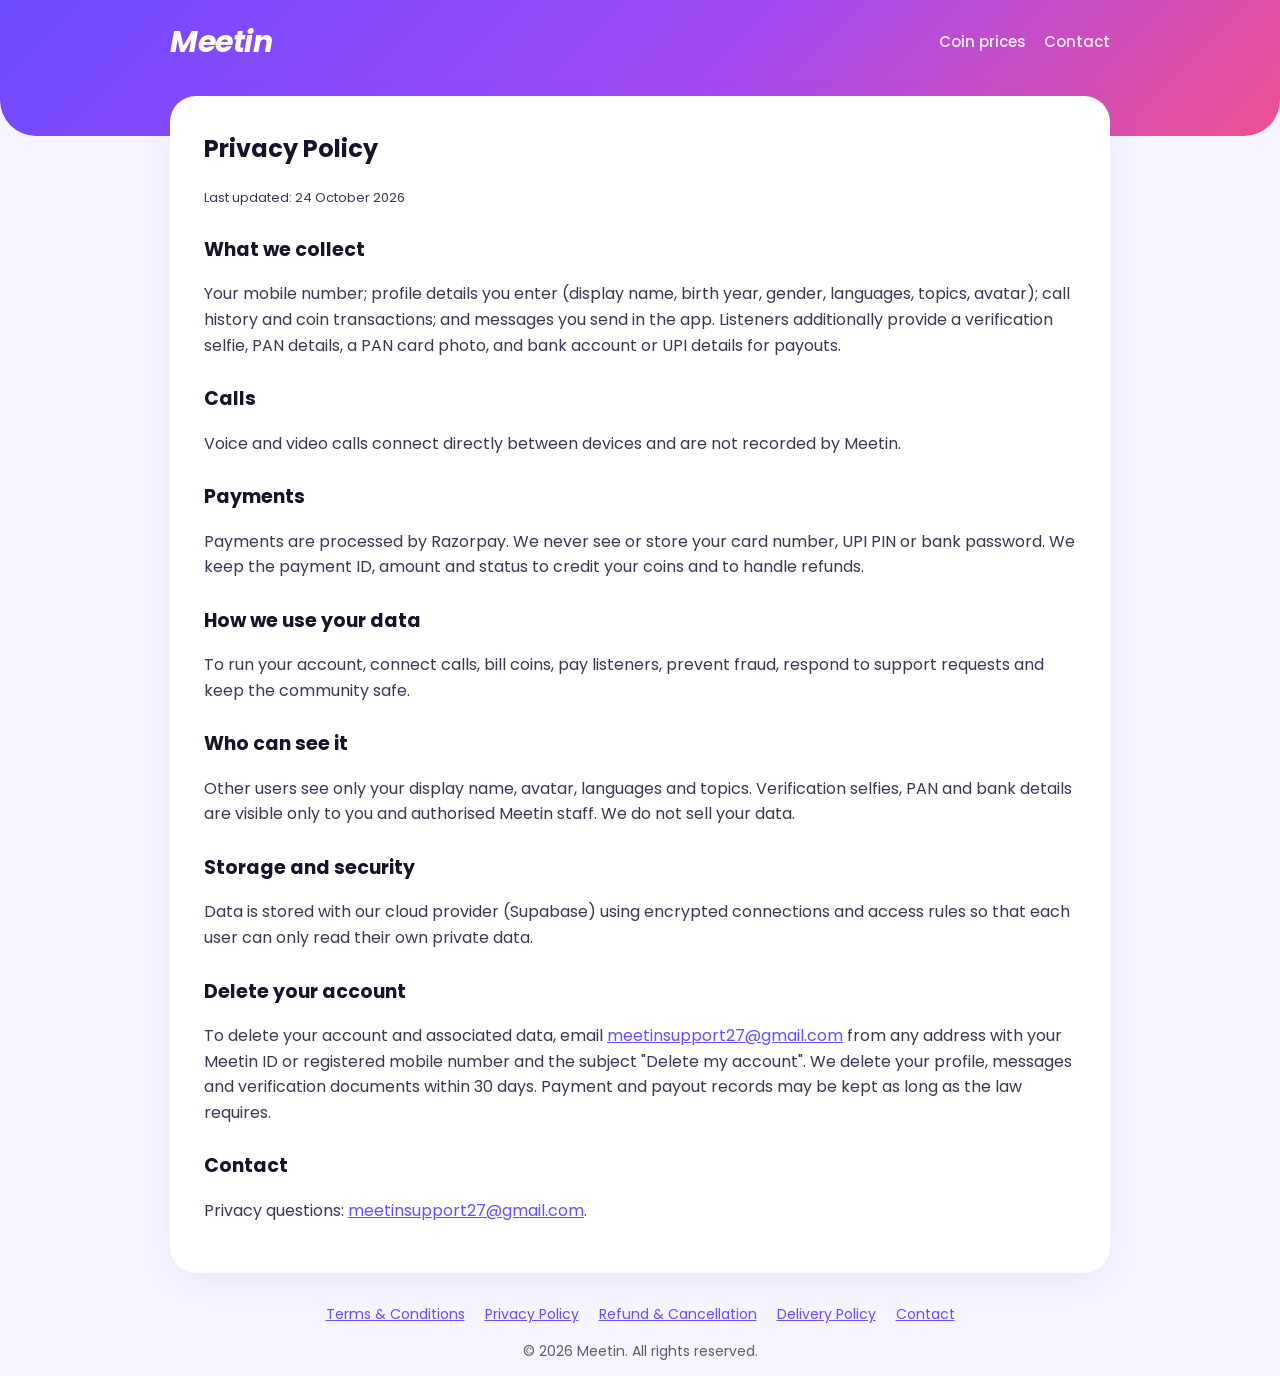
==== privacy.html @ 4bef17a9 "Meetin download page and policies Co-Authored-By: Claude Opus 5.5 <noreply@anthropic.com>" ====
<!doctype html>
<html lang="en">
<head>
  <meta charset="utf-8">
  <meta name="viewport" content="width=device-width, initial-scale=1">
  <title>Privacy Policy – Meetin</title>
  <link rel="preconnect" href="https://fonts.googleapis.com">
  <link href="https://fonts.googleapis.com/css2?family=Poppins:wght@400;500;600;700&display=swap" rel="stylesheet">
  <link rel="stylesheet" href="style.css">
</head>
<body>
  <header class="top slim">
    <div class="wrap">
      <nav class="nav">
        <a class="brand" href="index.html">Meetin</a>
        <div><a class="link" href="index.html#pricing">Coin prices</a><a class="link" href="index.html#contact">Contact</a></div>
      </nav>
    </div>
  </header>
  <main class="wrap">
    <article class="doc">
      <h1>Privacy Policy</h1>
      <p class="small">Last updated: 24 October 2026</p>
      <h2>What we collect</h2>
      <p>Your mobile number; profile details you enter (display name, birth year, gender, languages, topics, avatar); call history and coin transactions; and messages you send in the app. Listeners additionally provide a verification selfie, PAN details, a PAN card photo, and bank account or UPI details for payouts.</p>
      <h2>Calls</h2>
      <p>Voice and video calls connect directly between devices and are not recorded by Meetin.</p>
      <h2>Payments</h2>
      <p>Payments are processed by Razorpay. We never see or store your card number, UPI PIN or bank password. We keep the payment ID, amount and status to credit your coins and to handle refunds.</p>
      <h2>How we use your data</h2>
      <p>To run your account, connect calls, bill coins, pay listeners, prevent fraud, respond to support requests and keep the community safe.</p>
      <h2>Who can see it</h2>
      <p>Other users see only your display name, avatar, languages and topics. Verification selfies, PAN and bank details are visible only to you and authorised Meetin staff. We do not sell your data.</p>
      <h2>Storage and security</h2>
      <p>Data is stored with our cloud provider (Supabase) using encrypted connections and access rules so that each user can only read their own private data.</p>
      <h2>Delete your account</h2>
      <p>To delete your account and associated data, email <a href="mailto:meetinsupport27@gmail.com">meetinsupport27@gmail.com</a> from any address with your Meetin ID or registered mobile number and the subject "Delete my account". We delete your profile, messages and verification documents within 30 days. Payment and payout records may be kept as long as the law requires.</p>
      <h2>Contact</h2>
      <p>Privacy questions: <a href="mailto:meetinsupport27@gmail.com">meetinsupport27@gmail.com</a>.</p>
    </article>
  </main>
  <footer class="wrap">
    <p>
      <a href="terms.html">Terms &amp; Conditions</a>
      <a href="privacy.html">Privacy Policy</a>
      <a href="refund.html">Refund &amp; Cancellation</a>
      <a href="delivery.html">Delivery Policy</a>
      <a href="index.html#contact">Contact</a>
    </p>
    <p>© 2026 Meetin. All rights reserved.</p>
  </footer>
</body>
</html>
---- style.css ----
:root {
  --violet: #6d4aff;
  --purple: #a24bf5;
  --pink: #f0508f;
  --ink: #17142a;
  --dim: #5f5a75;
  --bg: #f6f4ff;
  --card: #ffffff;
  --line: #ece8f8;
  --gradient: linear-gradient(135deg, var(--violet), var(--purple) 55%, var(--pink));
}
* { box-sizing: border-box; }
html { scroll-behavior: smooth; }
body {
  margin: 0;
  font-family: "Poppins", system-ui, -apple-system, "Segoe UI", sans-serif;
  color: var(--ink);
  background: var(--bg);
  line-height: 1.6;
}
a { color: var(--violet); }
.wrap { max-width: 980px; margin: 0 auto; padding: 0 20px; }

header.top { background: var(--gradient); color: #fff; padding: 18px 0 72px; border-radius: 0 0 36px 36px; }
.nav { display: flex; align-items: center; justify-content: space-between; gap: 12px; }
.brand { font-size: 30px; font-weight: 700; font-style: italic; letter-spacing: -0.5px; color: #fff; text-decoration: none; }
.nav a.link { color: #fff; opacity: 0.9; text-decoration: none; font-weight: 500; margin-left: 18px; font-size: 15px; }
.hero { display: grid; grid-template-columns: 1.2fr 1fr; gap: 32px; align-items: center; margin-top: 46px; }
.hero h1 { font-size: 44px; line-height: 1.15; margin: 0 0 14px; }
.hero p { font-size: 18px; opacity: 0.92; margin: 0 0 26px; }
.download {
  display: inline-flex; align-items: center; gap: 10px; background: #fff; color: var(--violet);
  font-weight: 700; font-size: 18px; padding: 15px 28px; border-radius: 40px; text-decoration: none;
  box-shadow: 0 10px 30px rgba(23, 20, 42, 0.25);
}
.download small { display: block; font-weight: 500; font-size: 12px; color: var(--dim); }
.hero .note { font-size: 13px; opacity: 0.85; margin-top: 14px; }
.phone {
  justify-self: center; width: 250px; height: 470px; border-radius: 36px; background: rgba(255, 255, 255, 0.16);
  border: 2px solid rgba(255, 255, 255, 0.35); padding: 18px; display: flex; flex-direction: column; gap: 12px;
}
.phone .tile { background: #fff; border-radius: 18px; padding: 12px; color: var(--ink); display: flex; gap: 10px; align-items: center; }
.phone .dot { width: 44px; height: 44px; border-radius: 50%; background: var(--gradient); flex: none; }
.phone .tile b { display: block; font-size: 14px; }
.phone .tile span { font-size: 12px; color: var(--dim); }
.phone .call { margin-left: auto; background: #22c55e; color: #fff; font-size: 11px; font-weight: 600; border-radius: 14px; padding: 4px 8px; white-space: nowrap; }

main { margin-top: -40px; }
section.card { background: var(--card); border-radius: 26px; padding: 30px; margin-bottom: 22px; box-shadow: 0 8px 30px rgba(109, 74, 255, 0.08); }
section.card h2 { margin: 0 0 6px; font-size: 26px; }
section.card > p.sub { color: var(--dim); margin: 0 0 20px; }
.grid3 { display: grid; grid-template-columns: repeat(3, 1fr); gap: 16px; }
.feature { background: var(--bg); border-radius: 20px; padding: 20px; }
.feature .icon { font-size: 28px; }
.feature h3 { margin: 8px 0 4px; font-size: 17px; }
.feature p { margin: 0; color: var(--dim); font-size: 14px; }
.steps { counter-reset: step; display: grid; gap: 12px; }
.step { display: flex; gap: 14px; align-items: flex-start; }
.step::before {
  counter-increment: step; content: counter(step); flex: none; width: 34px; height: 34px; border-radius: 50%;
  background: var(--gradient); color: #fff; font-weight: 700; display: grid; place-items: center;
}
.step p { margin: 5px 0 0; }
table { width: 100%; border-collapse: collapse; font-size: 15px; }
th, td { text-align: left; padding: 11px 10px; border-bottom: 1px solid var(--line); }
th { color: var(--dim); font-weight: 600; font-size: 13px; text-transform: uppercase; letter-spacing: 0.4px; }
td.price { font-weight: 700; }
.tag { background: #fde7f1; color: var(--pink); font-size: 11px; font-weight: 700; border-radius: 8px; padding: 2px 8px; margin-left: 6px; }
.small { color: var(--dim); font-size: 13px; }
footer { padding: 30px 0 50px; text-align: center; color: var(--dim); font-size: 14px; }
footer a { margin: 0 8px; }

.doc { background: var(--card); border-radius: 26px; padding: 34px; margin: -40px auto 30px; box-shadow: 0 8px 30px rgba(109, 74, 255, 0.08); }
.doc h1 { margin-top: 0; }
.doc h2 { font-size: 19px; margin-top: 26px; }
.doc p, .doc li { color: #3b3752; }
header.top.slim { padding-bottom: 70px; }

@media (max-width: 760px) {
  .hero { grid-template-columns: 1fr; margin-top: 30px; }
  .hero h1 { font-size: 34px; }
  .phone { display: none; }
  .grid3 { grid-template-columns: 1fr; }
  .nav a.link { display: none; }
  section.card, .doc { padding: 22px; border-radius: 22px; }
  th, td { padding: 9px 6px; font-size: 14px; }
}
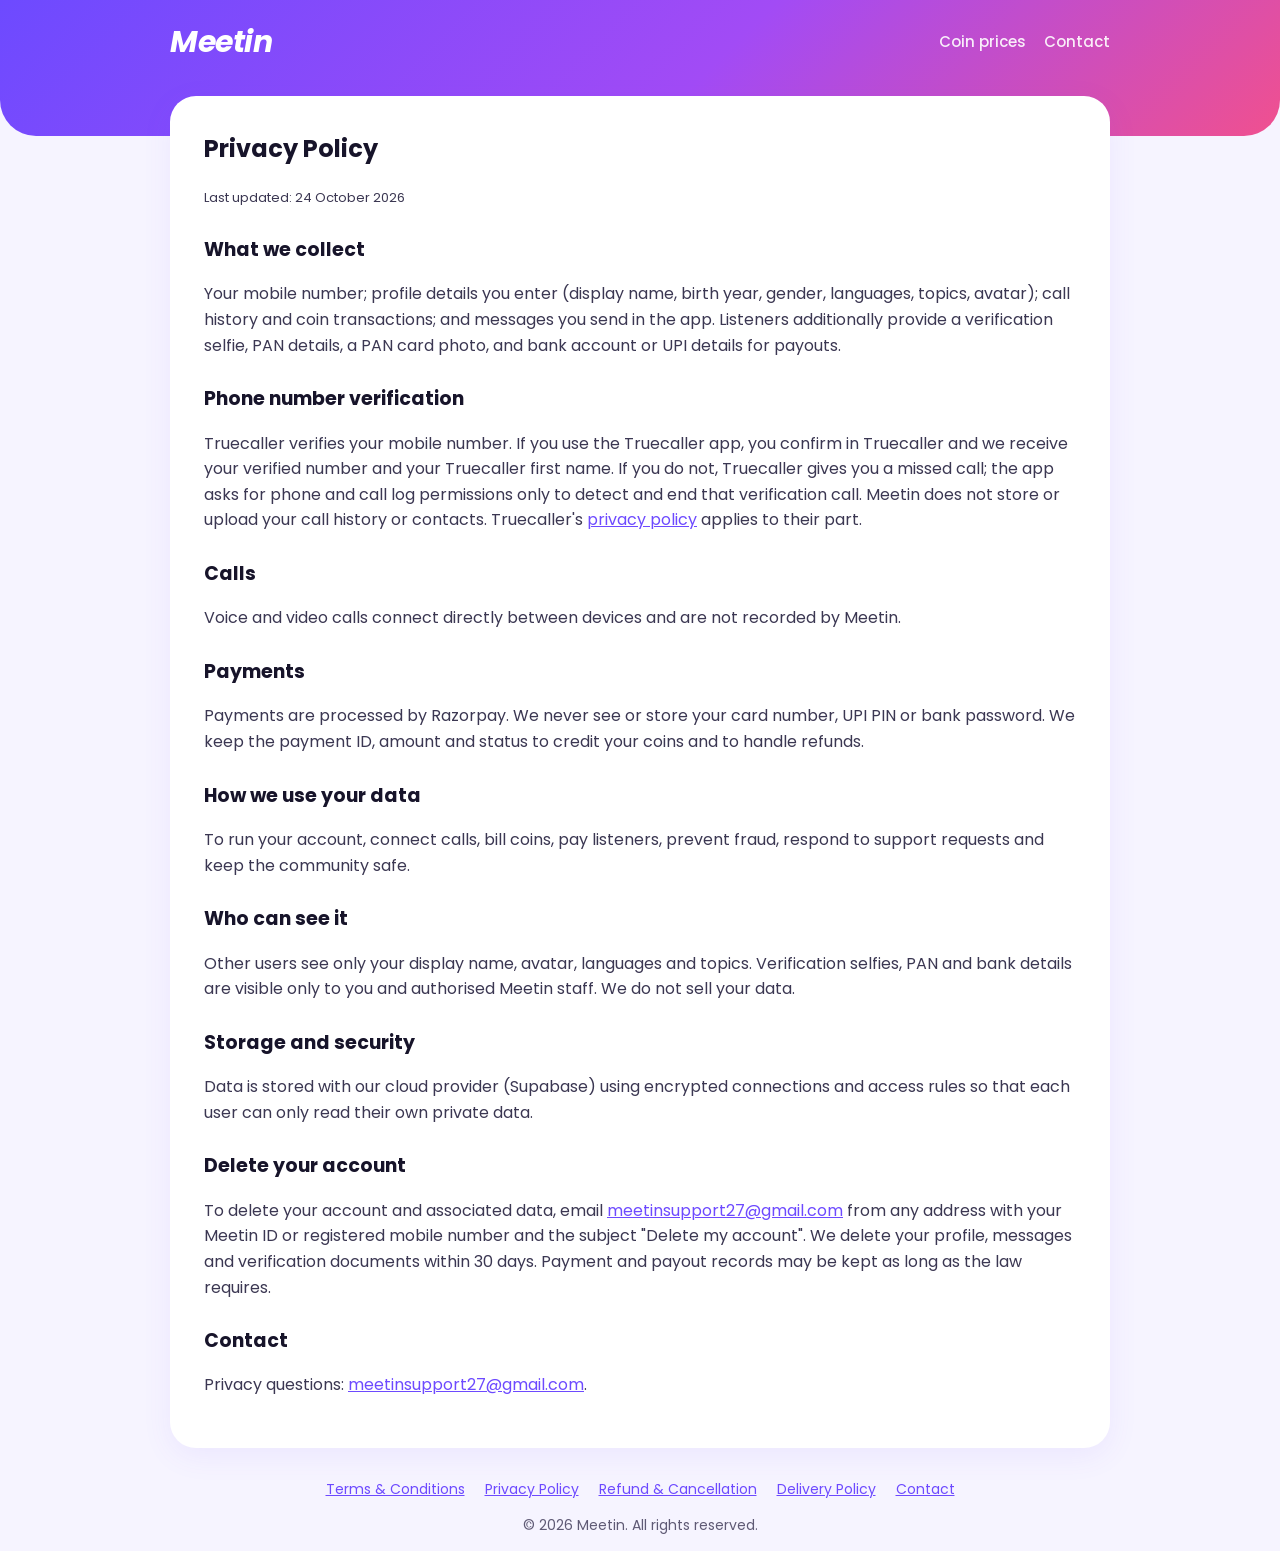
==== commit e42d69fd: "Move site to meetin-app.github.io and explain Truecaller verification Co-Authored-By: Claude Opus 5." ====
--- a/privacy.html
+++ b/privacy.html
@@ -23,6 +23,8 @@
       <p class="small">Last updated: 24 October 2026</p>
       <h2>What we collect</h2>
       <p>Your mobile number; profile details you enter (display name, birth year, gender, languages, topics, avatar); call history and coin transactions; and messages you send in the app. Listeners additionally provide a verification selfie, PAN details, a PAN card photo, and bank account or UPI details for payouts.</p>
+      <h2>Phone number verification</h2>
+      <p>Truecaller verifies your mobile number. If you use the Truecaller app, you confirm in Truecaller and we receive your verified number and your Truecaller first name. If you do not, Truecaller gives you a missed call; the app asks for phone and call log permissions only to detect and end that verification call. Meetin does not store or upload your call history or contacts. Truecaller's <a href="https://www.truecaller.com/privacy-policy">privacy policy</a> applies to their part.</p>
       <h2>Calls</h2>
       <p>Voice and video calls connect directly between devices and are not recorded by Meetin.</p>
       <h2>Payments</h2>
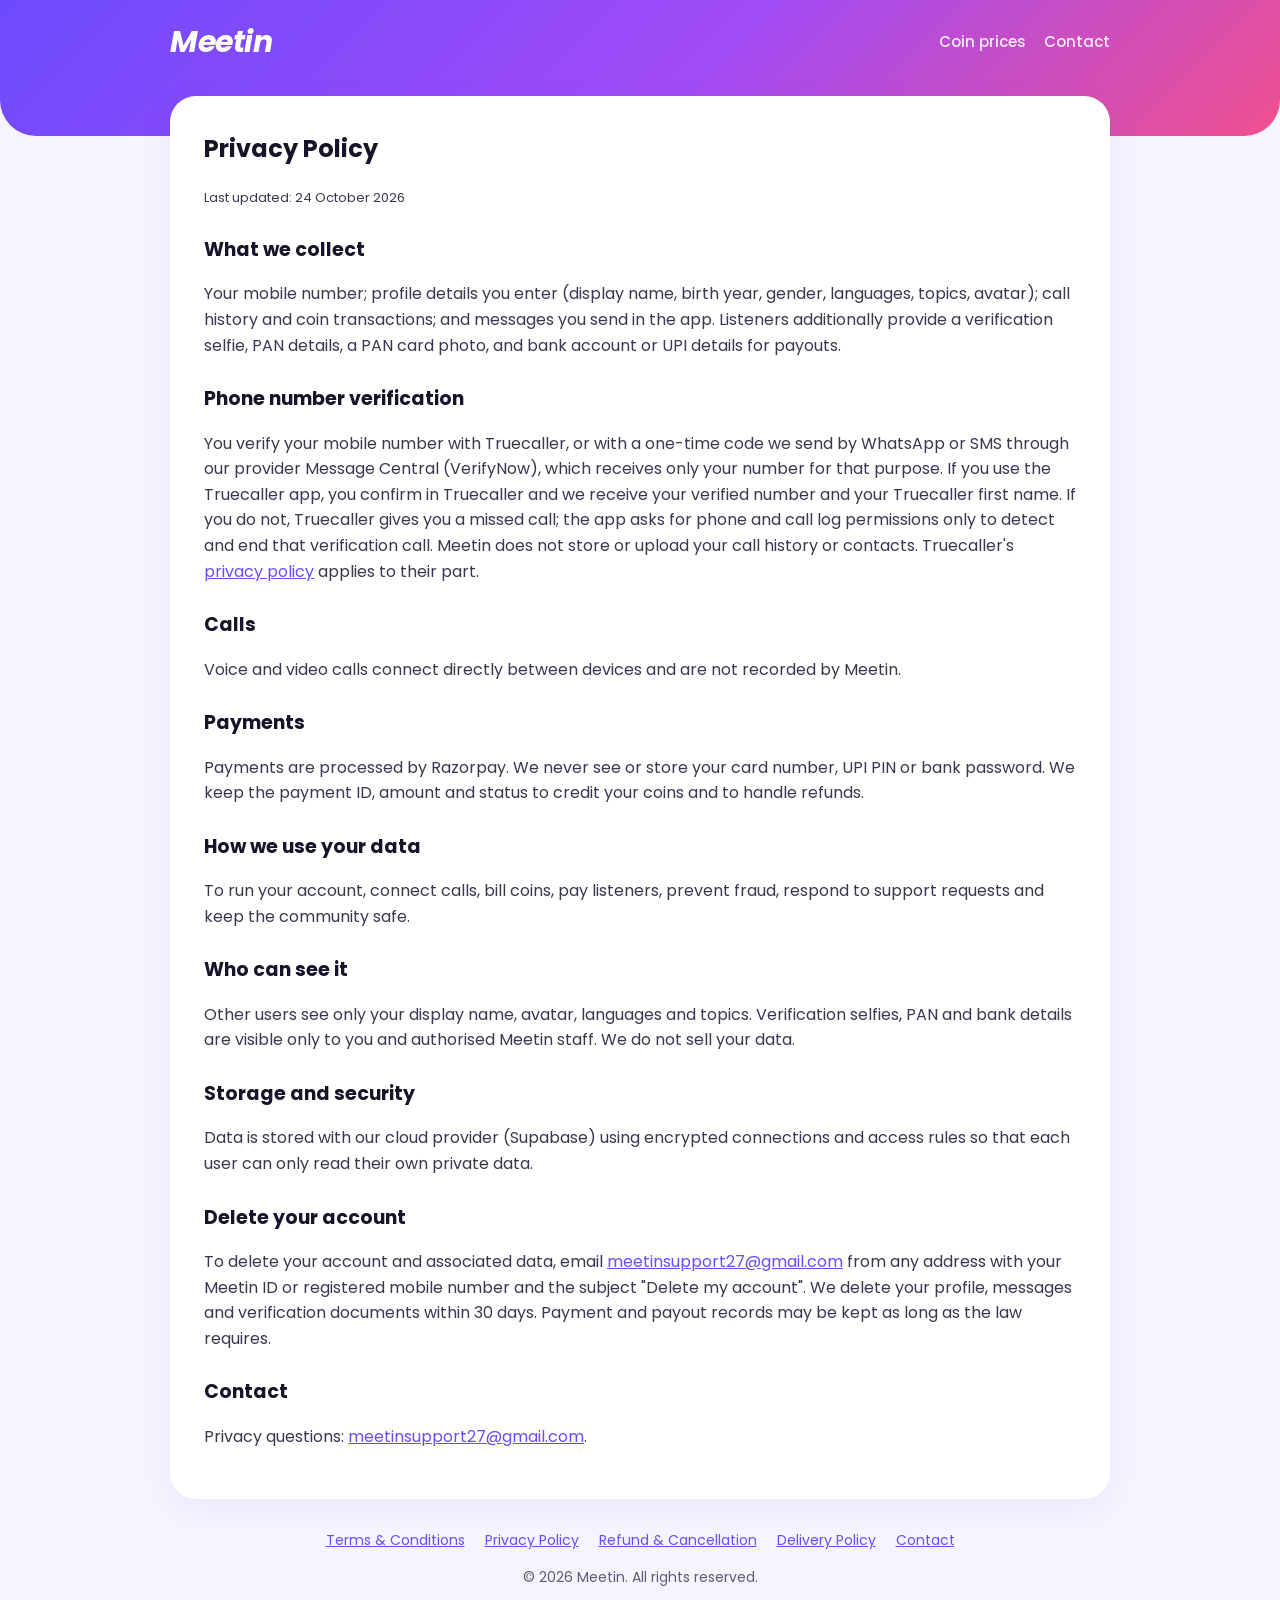
==== commit 5b5db5f1: "Privacy: mention WhatsApp/SMS OTP through Message Central Co-Authored-By: Claude Opus 5.5 <noreply@a" ====
--- a/privacy.html
+++ b/privacy.html
@@ -24,7 +24,7 @@
       <h2>What we collect</h2>
       <p>Your mobile number; profile details you enter (display name, birth year, gender, languages, topics, avatar); call history and coin transactions; and messages you send in the app. Listeners additionally provide a verification selfie, PAN details, a PAN card photo, and bank account or UPI details for payouts.</p>
       <h2>Phone number verification</h2>
-      <p>Truecaller verifies your mobile number. If you use the Truecaller app, you confirm in Truecaller and we receive your verified number and your Truecaller first name. If you do not, Truecaller gives you a missed call; the app asks for phone and call log permissions only to detect and end that verification call. Meetin does not store or upload your call history or contacts. Truecaller's <a href="https://www.truecaller.com/privacy-policy">privacy policy</a> applies to their part.</p>
+      <p>You verify your mobile number with Truecaller, or with a one-time code we send by WhatsApp or SMS through our provider Message Central (VerifyNow), which receives only your number for that purpose. If you use the Truecaller app, you confirm in Truecaller and we receive your verified number and your Truecaller first name. If you do not, Truecaller gives you a missed call; the app asks for phone and call log permissions only to detect and end that verification call. Meetin does not store or upload your call history or contacts. Truecaller's <a href="https://www.truecaller.com/privacy-policy">privacy policy</a> applies to their part.</p>
       <h2>Calls</h2>
       <p>Voice and video calls connect directly between devices and are not recorded by Meetin.</p>
       <h2>Payments</h2>
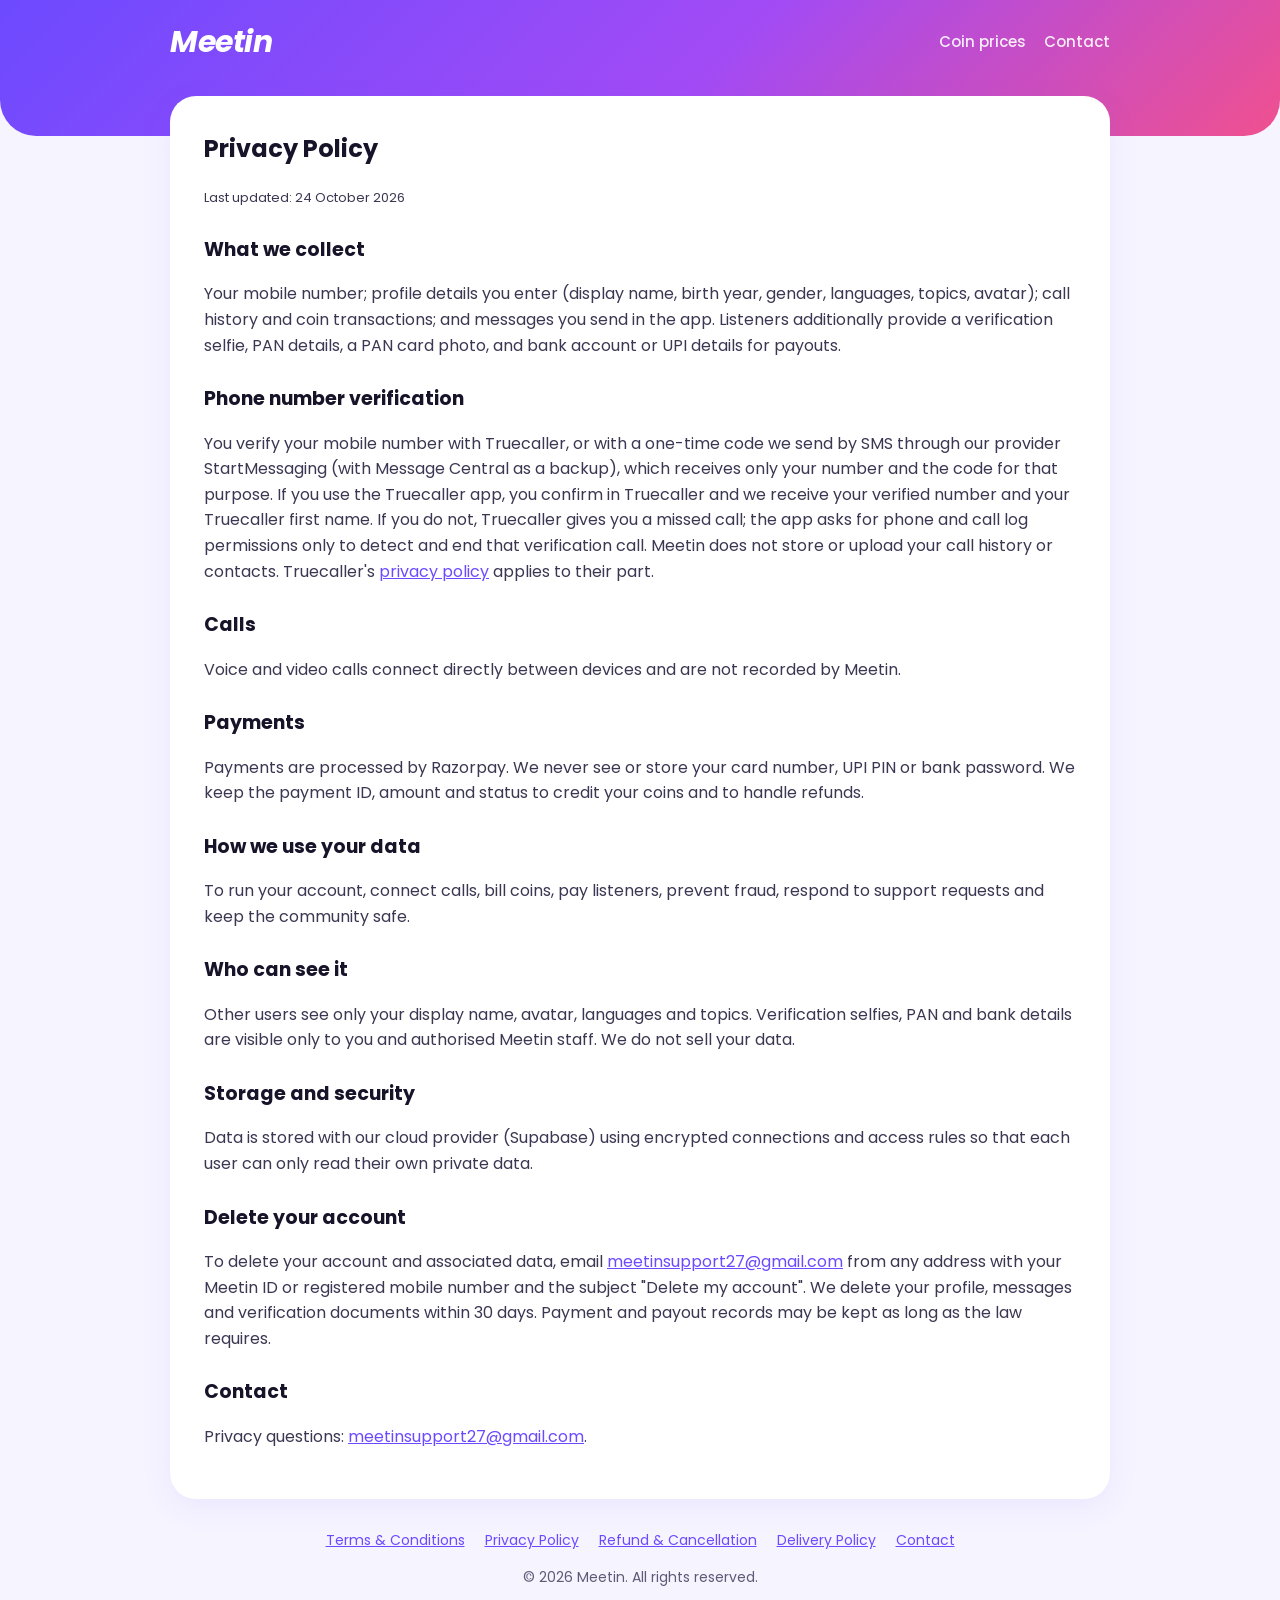
==== commit 2e2ad5c5: "Privacy: name StartMessaging as the SMS code provider Login codes by SMS now go through StartMessagi" ====
--- a/privacy.html
+++ b/privacy.html
@@ -24,7 +24,7 @@
       <h2>What we collect</h2>
       <p>Your mobile number; profile details you enter (display name, birth year, gender, languages, topics, avatar); call history and coin transactions; and messages you send in the app. Listeners additionally provide a verification selfie, PAN details, a PAN card photo, and bank account or UPI details for payouts.</p>
       <h2>Phone number verification</h2>
-      <p>You verify your mobile number with Truecaller, or with a one-time code we send by WhatsApp or SMS through our provider Message Central (VerifyNow), which receives only your number for that purpose. If you use the Truecaller app, you confirm in Truecaller and we receive your verified number and your Truecaller first name. If you do not, Truecaller gives you a missed call; the app asks for phone and call log permissions only to detect and end that verification call. Meetin does not store or upload your call history or contacts. Truecaller's <a href="https://www.truecaller.com/privacy-policy">privacy policy</a> applies to their part.</p>
+      <p>You verify your mobile number with Truecaller, or with a one-time code we send by SMS through our provider StartMessaging (with Message Central as a backup), which receives only your number and the code for that purpose. If you use the Truecaller app, you confirm in Truecaller and we receive your verified number and your Truecaller first name. If you do not, Truecaller gives you a missed call; the app asks for phone and call log permissions only to detect and end that verification call. Meetin does not store or upload your call history or contacts. Truecaller's <a href="https://www.truecaller.com/privacy-policy">privacy policy</a> applies to their part.</p>
       <h2>Calls</h2>
       <p>Voice and video calls connect directly between devices and are not recorded by Meetin.</p>
       <h2>Payments</h2>
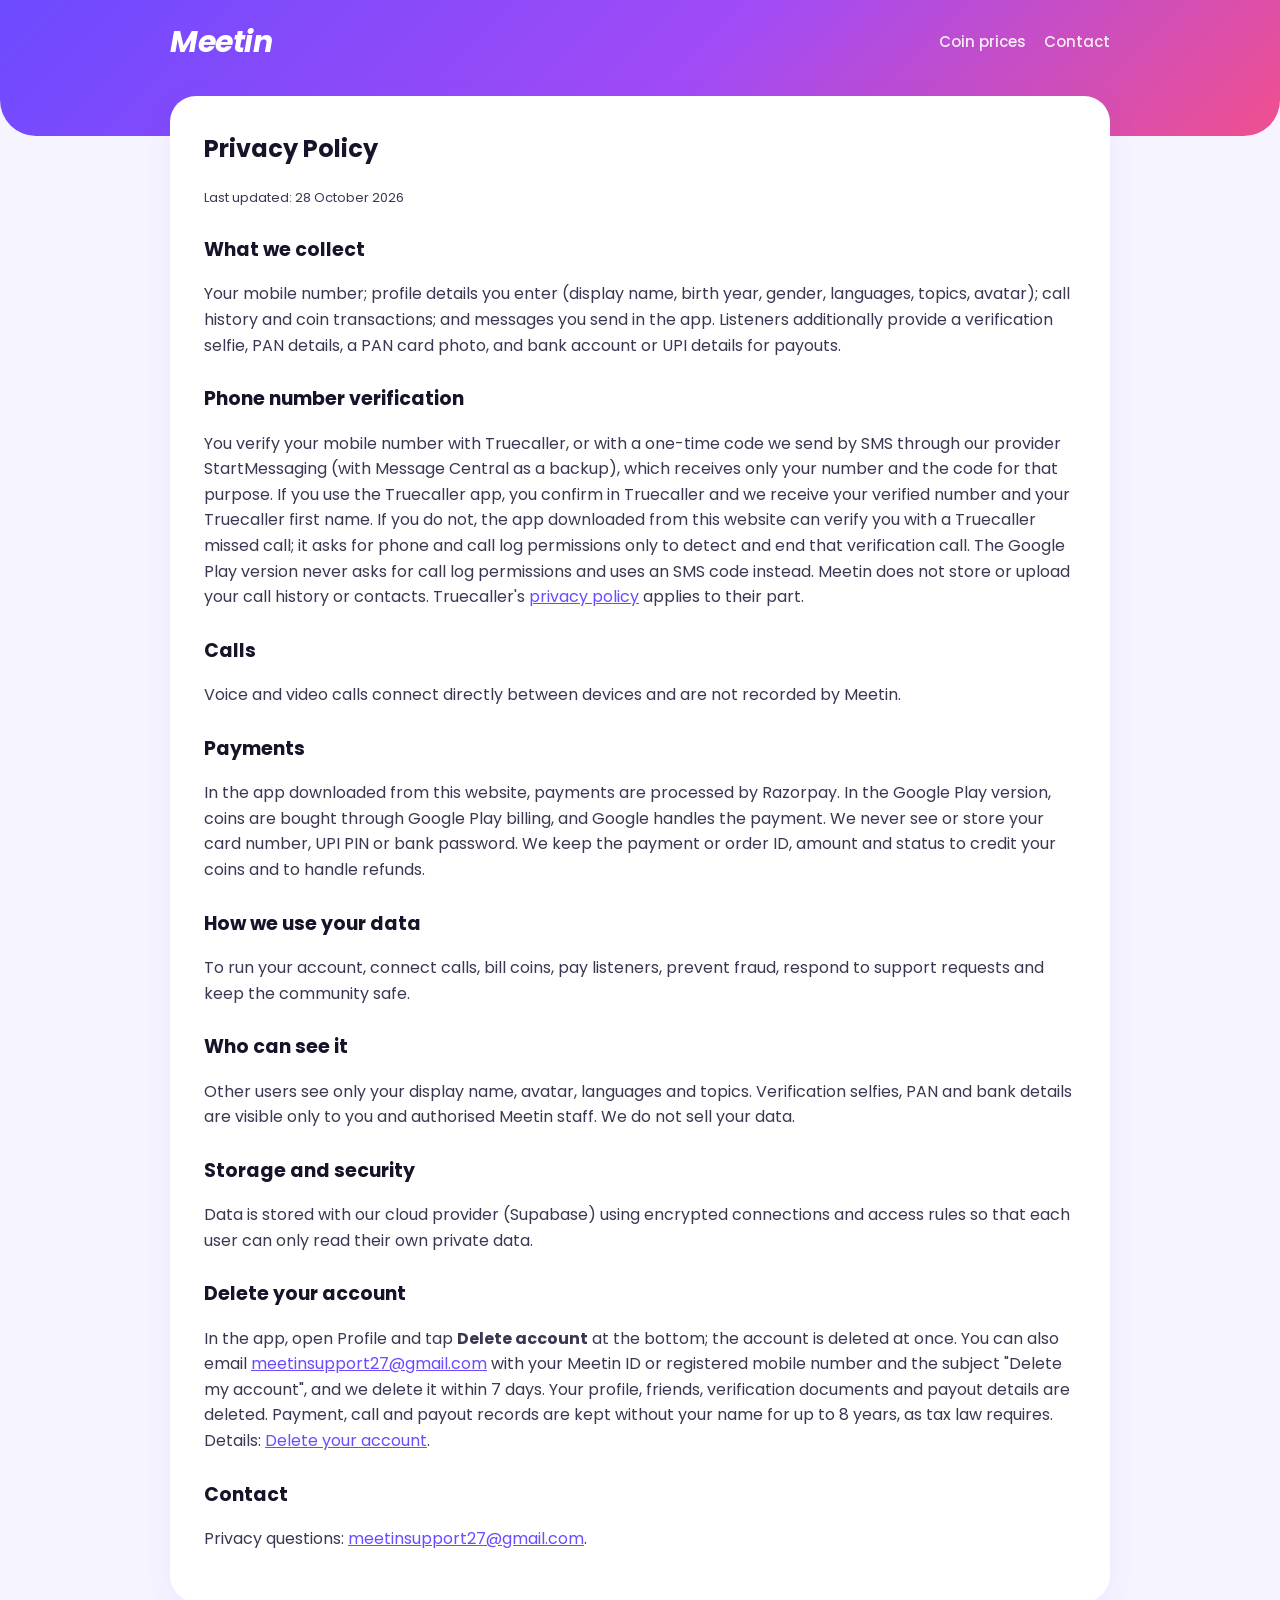
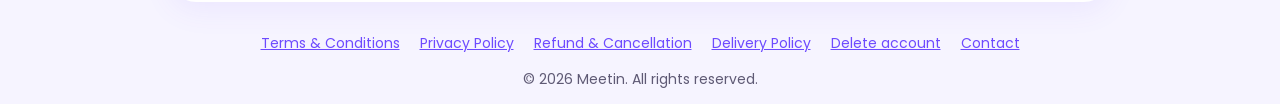
==== commit f57e5534: "Add account deletion page; privacy policy covers Google Play billing" ====
--- a/privacy.html
+++ b/privacy.html
@@ -20,15 +20,15 @@
   <main class="wrap">
     <article class="doc">
       <h1>Privacy Policy</h1>
-      <p class="small">Last updated: 24 October 2026</p>
+      <p class="small">Last updated: 28 October 2026</p>
       <h2>What we collect</h2>
       <p>Your mobile number; profile details you enter (display name, birth year, gender, languages, topics, avatar); call history and coin transactions; and messages you send in the app. Listeners additionally provide a verification selfie, PAN details, a PAN card photo, and bank account or UPI details for payouts.</p>
       <h2>Phone number verification</h2>
-      <p>You verify your mobile number with Truecaller, or with a one-time code we send by SMS through our provider StartMessaging (with Message Central as a backup), which receives only your number and the code for that purpose. If you use the Truecaller app, you confirm in Truecaller and we receive your verified number and your Truecaller first name. If you do not, Truecaller gives you a missed call; the app asks for phone and call log permissions only to detect and end that verification call. Meetin does not store or upload your call history or contacts. Truecaller's <a href="https://www.truecaller.com/privacy-policy">privacy policy</a> applies to their part.</p>
+      <p>You verify your mobile number with Truecaller, or with a one-time code we send by SMS through our provider StartMessaging (with Message Central as a backup), which receives only your number and the code for that purpose. If you use the Truecaller app, you confirm in Truecaller and we receive your verified number and your Truecaller first name. If you do not, the app downloaded from this website can verify you with a Truecaller missed call; it asks for phone and call log permissions only to detect and end that verification call. The Google Play version never asks for call log permissions and uses an SMS code instead. Meetin does not store or upload your call history or contacts. Truecaller's <a href="https://www.truecaller.com/privacy-policy">privacy policy</a> applies to their part.</p>
       <h2>Calls</h2>
       <p>Voice and video calls connect directly between devices and are not recorded by Meetin.</p>
       <h2>Payments</h2>
-      <p>Payments are processed by Razorpay. We never see or store your card number, UPI PIN or bank password. We keep the payment ID, amount and status to credit your coins and to handle refunds.</p>
+      <p>In the app downloaded from this website, payments are processed by Razorpay. In the Google Play version, coins are bought through Google Play billing, and Google handles the payment. We never see or store your card number, UPI PIN or bank password. We keep the payment or order ID, amount and status to credit your coins and to handle refunds.</p>
       <h2>How we use your data</h2>
       <p>To run your account, connect calls, bill coins, pay listeners, prevent fraud, respond to support requests and keep the community safe.</p>
       <h2>Who can see it</h2>
@@ -36,7 +36,7 @@
       <h2>Storage and security</h2>
       <p>Data is stored with our cloud provider (Supabase) using encrypted connections and access rules so that each user can only read their own private data.</p>
       <h2>Delete your account</h2>
-      <p>To delete your account and associated data, email <a href="mailto:meetinsupport27@gmail.com">meetinsupport27@gmail.com</a> from any address with your Meetin ID or registered mobile number and the subject "Delete my account". We delete your profile, messages and verification documents within 30 days. Payment and payout records may be kept as long as the law requires.</p>
+      <p>In the app, open Profile and tap <strong>Delete account</strong> at the bottom; the account is deleted at once. You can also email <a href="mailto:meetinsupport27@gmail.com">meetinsupport27@gmail.com</a> with your Meetin ID or registered mobile number and the subject "Delete my account", and we delete it within 7 days. Your profile, friends, verification documents and payout details are deleted. Payment, call and payout records are kept without your name for up to 8 years, as tax law requires. Details: <a href="delete-account.html">Delete your account</a>.</p>
       <h2>Contact</h2>
       <p>Privacy questions: <a href="mailto:meetinsupport27@gmail.com">meetinsupport27@gmail.com</a>.</p>
     </article>
@@ -47,6 +47,7 @@
       <a href="privacy.html">Privacy Policy</a>
       <a href="refund.html">Refund &amp; Cancellation</a>
       <a href="delivery.html">Delivery Policy</a>
+      <a href="delete-account.html">Delete account</a>
       <a href="index.html#contact">Contact</a>
     </p>
     <p>© 2026 Meetin. All rights reserved.</p>
--- a/style.css
+++ b/style.css
@@ -35,6 +35,15 @@
 }
 .download small { display: block; font-weight: 500; font-size: 12px; color: var(--dim); }
 .hero .note { font-size: 13px; opacity: 0.85; margin-top: 14px; }
+.hero .note a { color: #fff; font-weight: 600; }
+.download.solid { background: var(--gradient); color: #fff; margin-top: 8px; }
+.download.solid small { color: rgba(255, 255, 255, 0.85); }
+/* Shown only where they apply: inside Instagram / Facebook, on iPhones, and while the download starts. */
+.in-app-note, .ios-note, .auto-note { display: none; }
+body.in-app .in-app-note, body.ios .ios-note, body.auto-download .auto-note { display: block; }
+body.ios a.download { display: none; }
+.hero .in-app-note { opacity: 1; background: rgba(255, 255, 255, 0.18); border-radius: 14px; padding: 10px 14px; font-size: 14px; }
+.auto-note { background: #ecfdf3; color: #15803d; border-radius: 14px; padding: 10px 14px; font-weight: 600; }
 .phone {
   justify-self: center; width: 250px; height: 470px; border-radius: 36px; background: rgba(255, 255, 255, 0.16);
   border: 2px solid rgba(255, 255, 255, 0.35); padding: 18px; display: flex; flex-direction: column; gap: 12px;
@@ -66,6 +75,7 @@
 th { color: var(--dim); font-weight: 600; font-size: 13px; text-transform: uppercase; letter-spacing: 0.4px; }
 td.price { font-weight: 700; }
 .tag { background: #fde7f1; color: var(--pink); font-size: 11px; font-weight: 700; border-radius: 8px; padding: 2px 8px; margin-left: 6px; }
+.tag.soft { background: var(--bg); color: var(--violet); }
 .small { color: var(--dim); font-size: 13px; }
 footer { padding: 30px 0 50px; text-align: center; color: var(--dim); font-size: 14px; }
 footer a { margin: 0 8px; }
